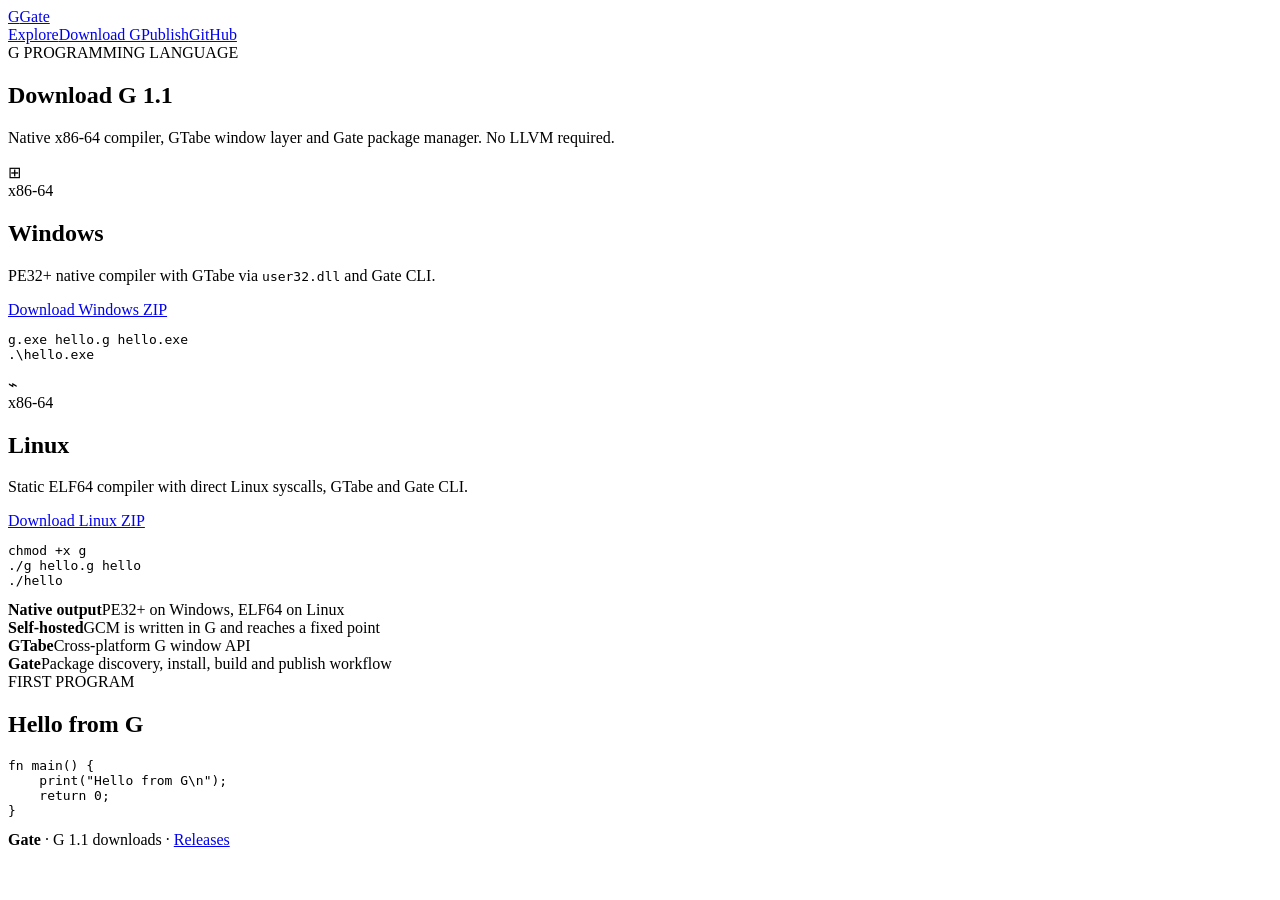
==== site/downloads.html @ 574cbd20 "Add Gate registry website" ====
<!doctype html>
<html lang="en">
<head>
<meta charset="utf-8"><meta name="viewport" content="width=device-width,initial-scale=1">
<title>Download G — Gate</title><meta name="description" content="Download the G programming language compiler for Windows and Linux.">
<link rel="stylesheet" href="assets/style.css">
</head>
<body>
<header class="topbar"><a class="brand" href="index.html"><span class="gate-mark">G</span><span>Gate</span></a>
<nav><a href="index.html">Explore</a><a class="active" href="downloads.html">Download G</a><a href="publish.html">Publish</a><a href="https://github.com/12cosqun12-boop/G-lang">GitHub</a></nav></header>
<main>
<section class="page-hero"><div class="eyebrow">G PROGRAMMING LANGUAGE</div><h1>Download G <span>1.1</span></h1>
<p>Native x86-64 compiler, GTabe window layer and Gate package manager. No LLVM required.</p></section>
<section class="download-grid">
<article class="download-card"><div class="os-icon">⊞</div><div class="pill">x86-64</div><h2>Windows</h2>
<p>PE32+ native compiler with GTabe via <code>user32.dll</code> and Gate CLI.</p>
<a class="button primary full" href="downloads/G-1.1-Windows-x86_64-GTabe-Gate.zip" download>Download Windows ZIP</a>
<pre><code>g.exe hello.g hello.exe
.\hello.exe</code></pre></article>
<article class="download-card"><div class="os-icon">⌁</div><div class="pill">x86-64</div><h2>Linux</h2>
<p>Static ELF64 compiler with direct Linux syscalls, GTabe and Gate CLI.</p>
<a class="button primary full" href="downloads/G-1.1-Linux-x86_64-GTabe-Gate.zip" download>Download Linux ZIP</a>
<pre><code>chmod +x g
./g hello.g hello
./hello</code></pre></article>
</section>
<section class="feature-list">
<div><b>Native output</b><span>PE32+ on Windows, ELF64 on Linux</span></div>
<div><b>Self-hosted</b><span>GCM is written in G and reaches a fixed point</span></div>
<div><b>GTabe</b><span>Cross-platform G window API</span></div>
<div><b>Gate</b><span>Package discovery, install, build and publish workflow</span></div>
</section>
<section class="code-doc"><div><div class="eyebrow">FIRST PROGRAM</div><h2>Hello from G</h2></div>
<pre><code>fn main() {
    print("Hello from G\n");
    return 0;
}</code></pre></section>
</main>
<footer><b>Gate</b> · G 1.1 downloads · <a href="https://github.com/12cosqun12-boop/G-lang/releases">Releases</a></footer>
</body></html>
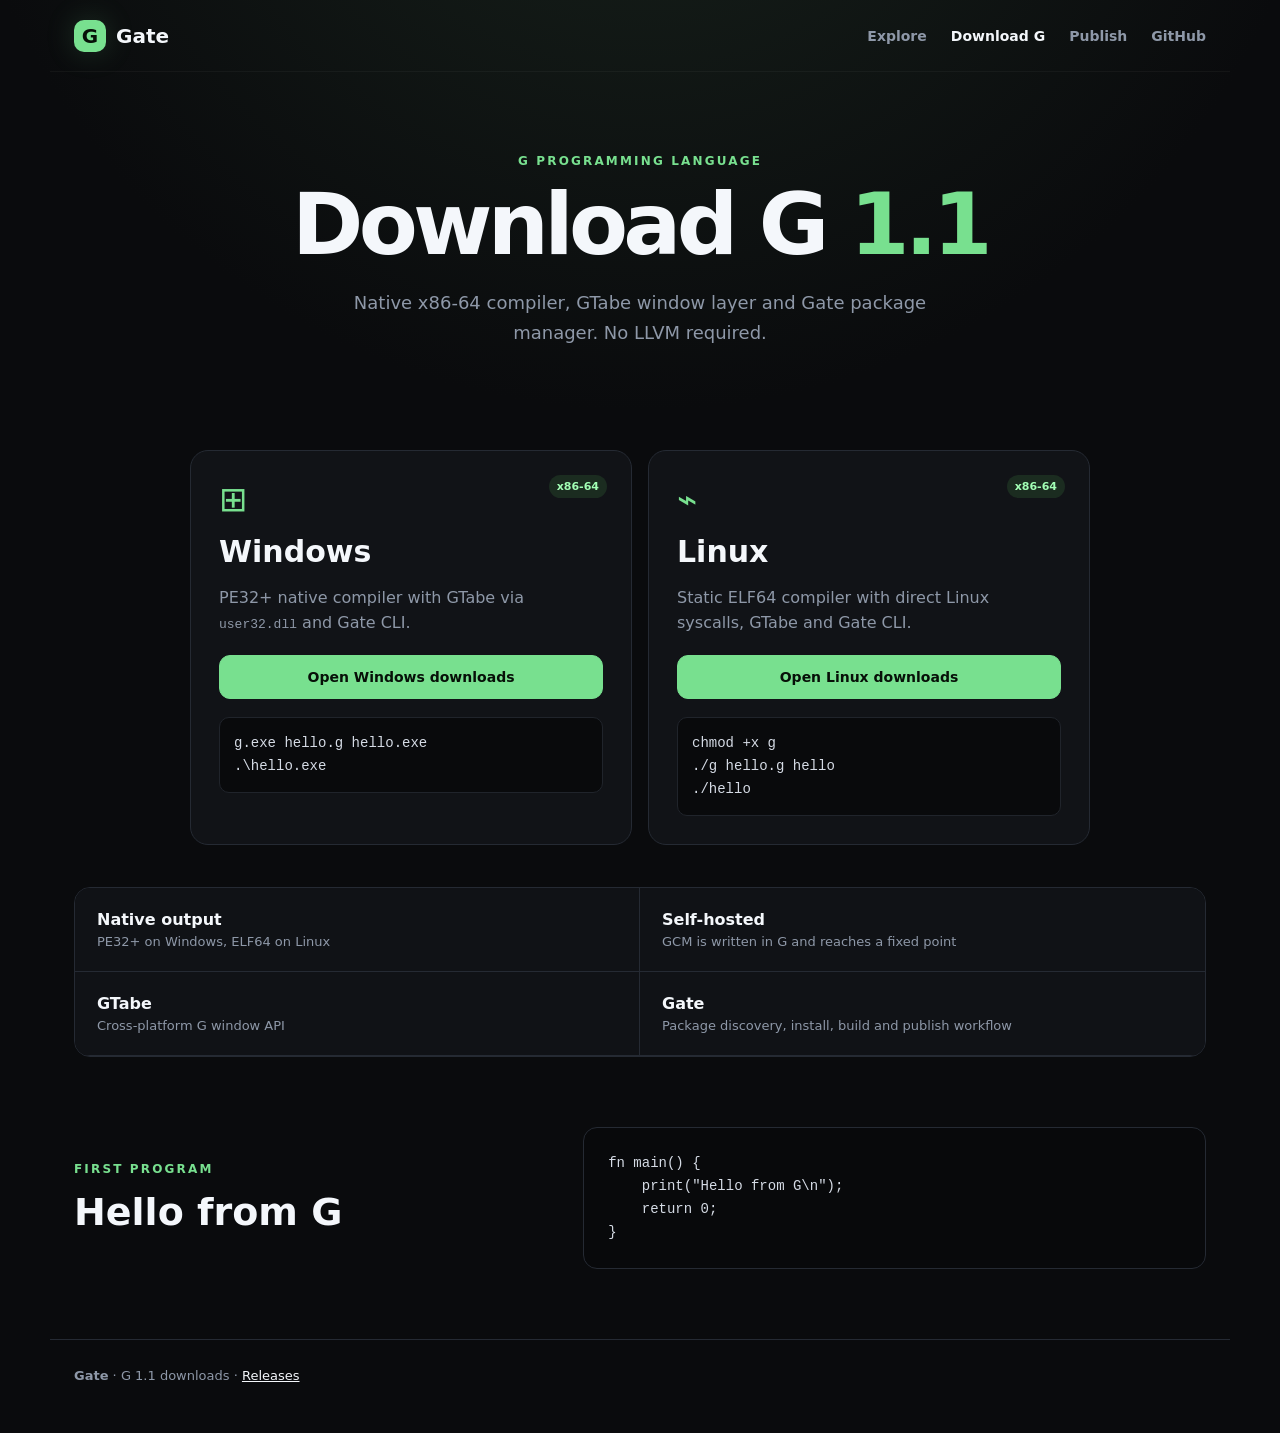
==== commit c465079c: "Point Gate downloads to GitHub Releases" ====
--- a/site/downloads.html
+++ b/site/downloads.html
@@ -14,12 +14,12 @@
 <section class="download-grid">
 <article class="download-card"><div class="os-icon">⊞</div><div class="pill">x86-64</div><h2>Windows</h2>
 <p>PE32+ native compiler with GTabe via <code>user32.dll</code> and Gate CLI.</p>
-<a class="button primary full" href="downloads/G-1.1-Windows-x86_64-GTabe-Gate.zip" download>Download Windows ZIP</a>
+<a class="button primary full" href="https://github.com/12cosqun12-boop/G-lang/releases">Open Windows downloads</a>
 <pre><code>g.exe hello.g hello.exe
 .\hello.exe</code></pre></article>
 <article class="download-card"><div class="os-icon">⌁</div><div class="pill">x86-64</div><h2>Linux</h2>
 <p>Static ELF64 compiler with direct Linux syscalls, GTabe and Gate CLI.</p>
-<a class="button primary full" href="downloads/G-1.1-Linux-x86_64-GTabe-Gate.zip" download>Download Linux ZIP</a>
+<a class="button primary full" href="https://github.com/12cosqun12-boop/G-lang/releases">Open Linux downloads</a>
 <pre><code>chmod +x g
 ./g hello.g hello
 ./hello</code></pre></article>
--- a/site/assets/style.css
+++ b/site/assets/style.css
@@ -0,0 +1 @@
+:root{--bg:#0a0b0d;--panel:#111317;--panel2:#171a20;--line:#252a33;--text:#f4f7fb;--muted:#8e98a8;--accent:#78e08f;--accent2:#a2ffb5;--radius:18px}*{box-sizing:border-box}html{scroll-behavior:smooth}body{margin:0;background:radial-gradient(circle at 50% -20%,#18231c 0,#0a0b0d 38%);color:var(--text);font-family:Inter,ui-sans-serif,system-ui,-apple-system,Segoe UI,sans-serif}.topbar{height:72px;display:flex;align-items:center;justify-content:space-between;max-width:1180px;margin:auto;padding:0 24px;border-bottom:1px solid rgba(255,255,255,.04)}.brand{display:flex;gap:10px;align-items:center;font-weight:800;font-size:20px;color:var(--text);text-decoration:none}.gate-mark{display:grid;place-items:center;width:32px;height:32px;border-radius:10px;background:var(--accent);color:#071008;font-weight:900;box-shadow:0 0 30px rgba(120,224,143,.18)}nav{display:flex;gap:24px}nav a{color:var(--muted);text-decoration:none;font-size:14px;font-weight:600}nav a:hover,nav a.active{color:var(--text)}main{max-width:1180px;margin:auto;padding:0 24px}.hero{padding:100px 0 60px;text-align:center;max-width:850px;margin:auto}.eyebrow{font-size:12px;letter-spacing:.18em;font-weight:800;color:var(--accent);margin-bottom:14px}.hero h1,.page-hero h1{font-size:clamp(48px,7vw,86px);line-height:.98;letter-spacing:-.055em;margin:0 0 22px}.hero h1 span,.page-hero h1 span{color:var(--accent)}.hero p,.page-hero p{max-width:650px;margin:0 auto 32px;color:var(--muted);font-size:18px;line-height:1.65}.search-shell{height:62px;max-width:720px;margin:36px auto 22px;border:1px solid var(--line);border-radius:16px;background:#0f1115;display:flex;align-items:center;padding:0 18px;gap:12px;box-shadow:0 20px 80px rgba(0,0,0,.32)}.search-shell span{color:var(--accent);font-size:28px}.search-shell input{flex:1;background:none;border:0;outline:0;color:var(--text);font-size:16px}.search-shell kbd{background:#1d2128;color:var(--muted);padding:5px 9px;border:1px solid #2b3039;border-radius:7px}.hero-actions{display:flex;gap:12px;justify-content:center}.button{display:inline-flex;align-items:center;justify-content:center;min-height:44px;padding:0 18px;border-radius:11px;background:#171a20;color:var(--text);border:1px solid var(--line);text-decoration:none;font-weight:750;font-size:14px;cursor:pointer}.button:hover{transform:translateY(-1px);border-color:#3a424f}.button.primary{background:var(--accent);color:#071008;border-color:var(--accent)}.button.full{width:100%}.stats{display:grid;grid-template-columns:repeat(4,1fr);border:1px solid var(--line);border-radius:var(--radius);overflow:hidden;background:var(--panel);margin:12px 0 70px}.stat{padding:24px;text-align:center;border-right:1px solid var(--line)}.stat:last-child{border-right:0}.stat b{font-size:28px;display:block}.stat span{color:var(--muted);font-size:12px}.content-section{margin:0 0 72px}.section-head{display:flex;align-items:end;justify-content:space-between;margin-bottom:24px}.section-head h2{font-size:32px;margin:0;letter-spacing:-.03em}.section-head select{background:var(--panel);color:var(--text);border:1px solid var(--line);padding:11px 14px;border-radius:10px}.package-grid{display:grid;grid-template-columns:repeat(2,1fr);gap:14px}.package-card{background:linear-gradient(145deg,#13161b,#0f1115);border:1px solid var(--line);border-radius:16px;padding:22px;text-decoration:none;color:inherit;transition:.18s ease}.package-card:hover{border-color:#3b4552;transform:translateY(-2px)}.package-top{display:flex;justify-content:space-between;align-items:center}.package-name{font-size:20px;font-weight:850}.version,.pill{font-size:11px;font-weight:800;background:#1b2c20;color:var(--accent2);padding:5px 8px;border-radius:999px}.package-card p{color:var(--muted);line-height:1.55;min-height:48px}.package-meta{display:flex;gap:14px;color:#667181;font-size:12px}.install{margin-top:17px;background:#090a0c;border:1px solid #20242b;padding:10px 12px;border-radius:9px;font-family:ui-monospace,SFMono-Regular,Consolas,monospace;color:#b7c0cd}.install b{color:var(--accent)}.empty{text-align:center;color:var(--muted);padding:40px}.terminal-card{border:1px solid var(--line);background:#08090b;border-radius:18px;overflow:hidden;margin-bottom:80px;box-shadow:0 30px 80px rgba(0,0,0,.25)}.terminal-top{height:44px;background:#14171c;display:flex;align-items:center;gap:7px;padding:0 14px;border-bottom:1px solid var(--line)}.terminal-top span{width:10px;height:10px;border-radius:50%;background:#343a44}.terminal-top b{margin-left:8px;font-size:12px;color:var(--muted)}pre{margin:0;overflow:auto}pre code{display:block;padding:24px;font-family:ui-monospace,SFMono-Regular,Consolas,monospace;font-size:14px;line-height:1.65;color:#d5dbe5}.prompt,.ok{color:var(--accent)}.muted{color:#7a8492}.page-hero{padding:82px 0 40px;text-align:center}.page-hero.compact{padding-bottom:30px}.download-grid{display:grid;grid-template-columns:1fr 1fr;gap:16px;margin:30px auto 32px;max-width:900px}.download-card{position:relative;background:var(--panel);border:1px solid var(--line);border-radius:18px;padding:28px}.download-card h2{font-size:30px;margin:15px 0 8px}.download-card p{color:var(--muted);line-height:1.6;min-height:54px}.download-card .pill{position:absolute;right:24px;top:24px}.os-icon{font-size:34px;color:var(--accent)}.download-card pre{margin-top:18px;background:#090a0c;border-radius:10px;border:1px solid #20242b}.download-card pre code{padding:14px}.feature-list{display:grid;grid-template-columns:1fr 1fr;border:1px solid var(--line);border-radius:16px;overflow:hidden;margin:42px 0}.feature-list div{padding:22px;background:#101216;border-bottom:1px solid var(--line)}.feature-list div:nth-child(odd){border-right:1px solid var(--line)}.feature-list b,.feature-list span{display:block}.feature-list span{color:var(--muted);font-size:13px;margin-top:5px}.code-doc{display:grid;grid-template-columns:1fr 1.3fr;gap:30px;align-items:center;margin:70px 0}.code-doc h2{font-size:38px;margin:0}.code-doc pre{background:#08090b;border:1px solid var(--line);border-radius:14px}.publish-layout{display:grid;grid-template-columns:1.2fr .8fr;gap:20px;max-width:980px;margin:20px auto 80px}.publish-form,.manifest-preview{background:var(--panel);border:1px solid var(--line);border-radius:18px;padding:24px}.publish-form label{display:block;color:#c7ced9;font-size:13px;font-weight:700;margin-bottom:18px}.publish-form input,.publish-form textarea,.publish-form select{display:block;width:100%;margin-top:8px;background:#0c0e11;border:1px solid var(--line);border-radius:10px;color:var(--text);padding:12px 13px;font:inherit;outline:none}.publish-form textarea{min-height:100px;resize:vertical}.publish-form input:focus,.publish-form textarea:focus{border-color:#4a6351}.form-actions{display:flex;gap:10px}.form-note{font-size:12px;color:var(--muted);line-height:1.55}.manifest-preview pre{background:#090a0c;border-radius:12px;border:1px solid #20242b}.manifest-preview code{font-size:12px;white-space:pre-wrap}footer{border-top:1px solid var(--line);max-width:1180px;margin:auto;padding:28px 24px 50px;color:var(--muted);font-size:13px}footer a{color:var(--text)}@media(max-width:760px){.topbar{height:auto;padding:18px 20px;align-items:flex-start}.topbar nav{gap:12px;flex-wrap:wrap;justify-content:flex-end}.hero{padding-top:70px}.stats{grid-template-columns:1fr 1fr}.stat:nth-child(2){border-right:0}.stat:nth-child(-n+2){border-bottom:1px solid var(--line)}.package-grid,.download-grid,.publish-layout,.code-doc{grid-template-columns:1fr}.feature-list{grid-template-columns:1fr}.feature-list div:nth-child(odd){border-right:0}.hero-actions{flex-direction:column}.button{width:100%}.section-head{align-items:flex-start;gap:14px;flex-direction:column}.hero h1,.page-hero h1{font-size:52px}}
